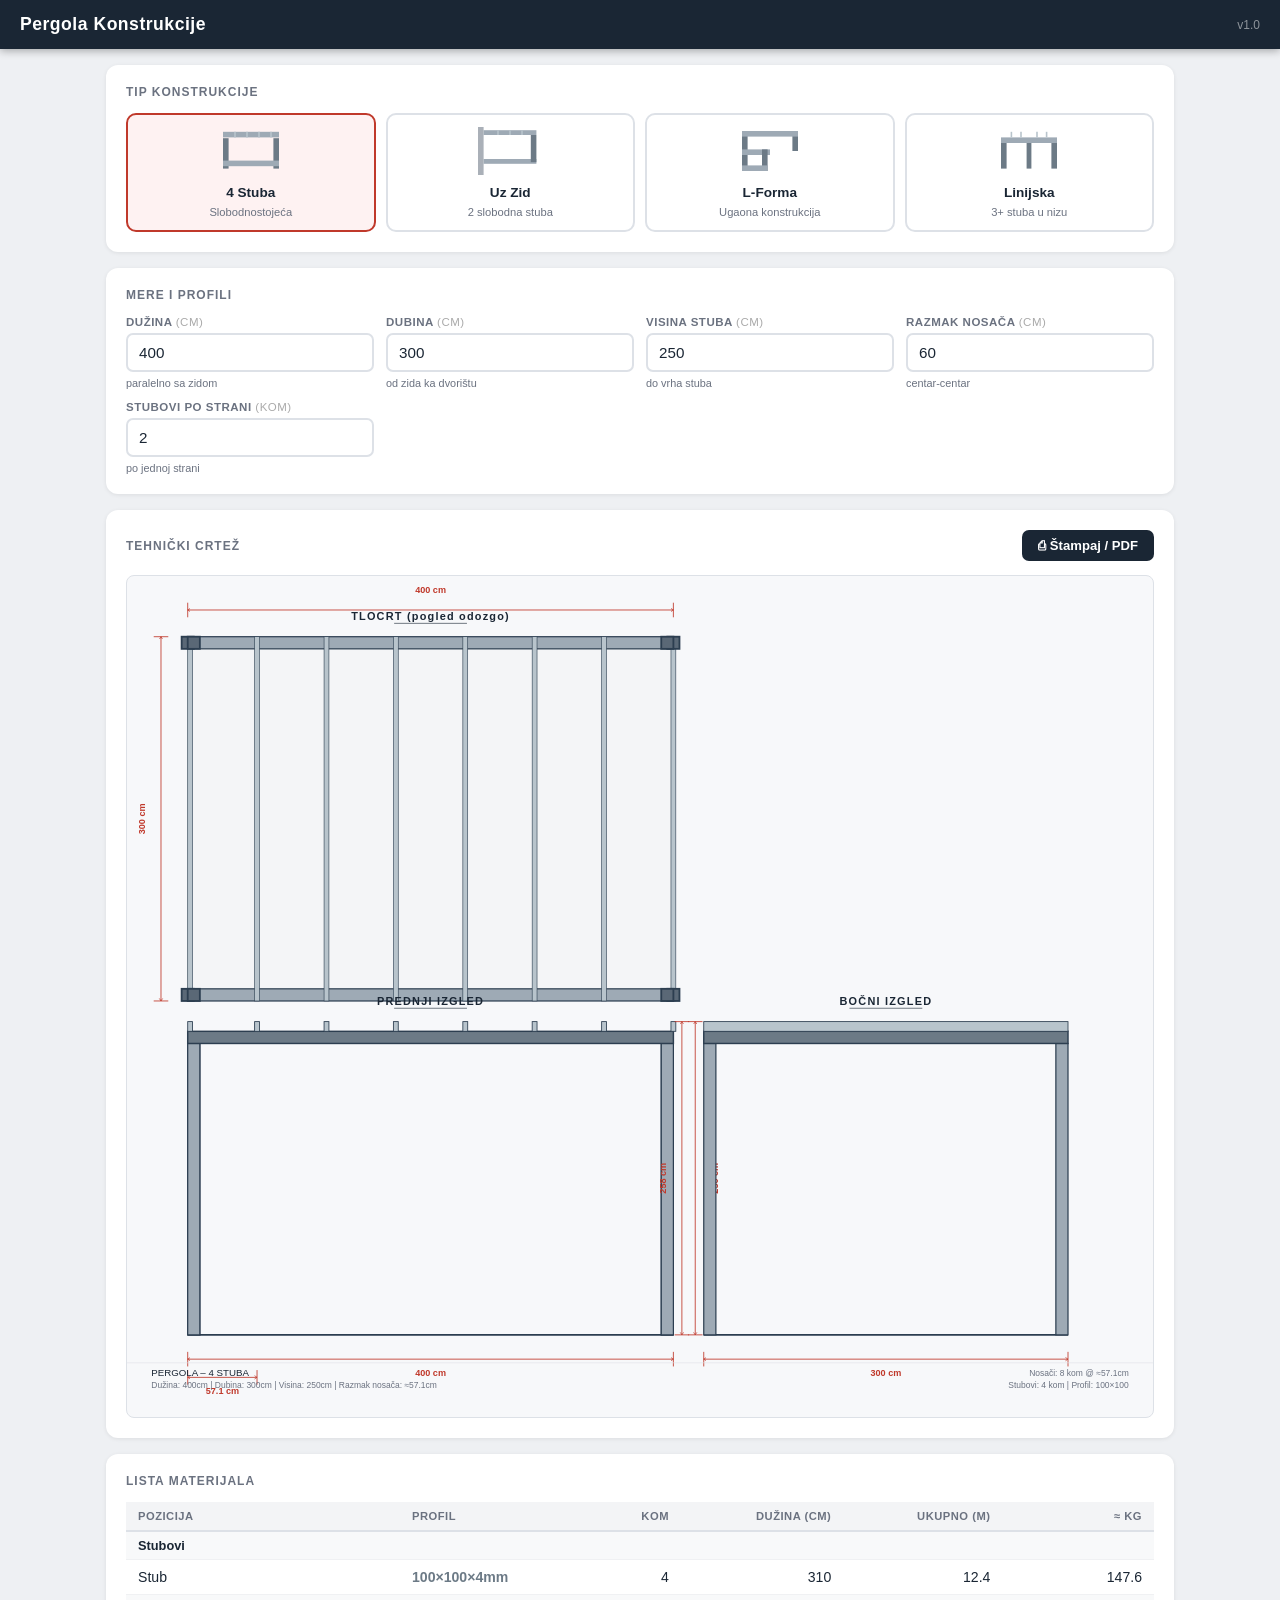
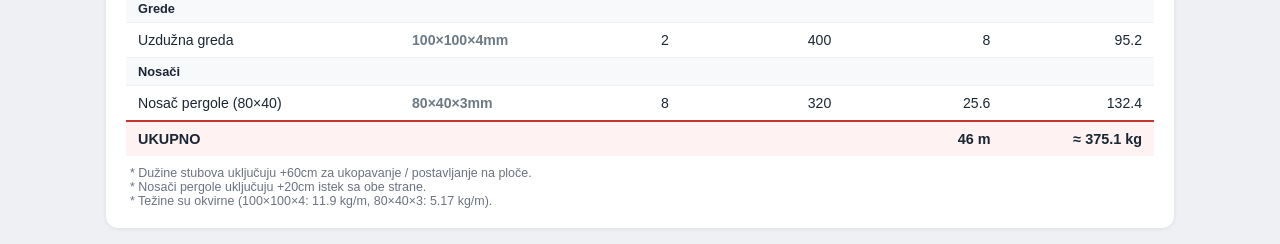
==== index.html @ 0a0b3245 "Add PWA app for metal pergola construction drawings - 4 construction types: freestanding (4 posts), " ====
<!DOCTYPE html>
<html lang="sr">
<head>
  <meta charset="UTF-8">
  <meta name="viewport" content="width=device-width, initial-scale=1.0, user-scalable=no">
  <title>Pergola Konstrukcije</title>
  <link rel="manifest" href="manifest.json">
  <link rel="stylesheet" href="style.css">
  <meta name="theme-color" content="#1a2634">
  <meta name="mobile-web-app-capable" content="yes">
  <meta name="apple-mobile-web-app-capable" content="yes">
  <meta name="apple-mobile-web-app-status-bar-style" content="black-translucent">
  <meta name="apple-mobile-web-app-title" content="Pergola">
  <link rel="apple-touch-icon" href="icon-192.png">
</head>
<body>
  <header class="app-header">
    <h1>Pergola Konstrukcije</h1>
    <span class="version">v1.0</span>
  </header>

  <main class="app-main">

    <!-- Tip konstrukcije -->
    <section class="card">
      <h2>Tip konstrukcije</h2>
      <div class="type-grid" id="type-selector">

        <label class="type-card">
          <input type="radio" name="type" value="4stuba" checked>
          <div class="type-icon">
            <svg viewBox="0 0 80 60" xmlns="http://www.w3.org/2000/svg">
              <rect x="5" y="14" width="7" height="38" fill="#6c7a86"/>
              <rect x="68" y="14" width="7" height="38" fill="#6c7a86"/>
              <rect x="5" y="42" width="70" height="7" fill="#9eaab5"/>
              <rect x="5" y="6" width="70" height="7" fill="#9eaab5"/>
              <line x1="20" y1="6" x2="20" y2="13" stroke="#b8c4cc" stroke-width="2"/>
              <line x1="35" y1="6" x2="35" y2="13" stroke="#b8c4cc" stroke-width="2"/>
              <line x1="50" y1="6" x2="50" y2="13" stroke="#b8c4cc" stroke-width="2"/>
              <line x1="65" y1="6" x2="65" y2="13" stroke="#b8c4cc" stroke-width="2"/>
            </svg>
          </div>
          <span>4 Stuba</span>
          <small>Slobodnostojeća</small>
        </label>

        <label class="type-card">
          <input type="radio" name="type" value="2stuba_zid">
          <div class="type-icon">
            <svg viewBox="0 0 80 60" xmlns="http://www.w3.org/2000/svg">
              <rect x="0" y="0" width="7" height="60" fill="#aab0b8"/>
              <rect x="7" y="4" width="66" height="6" fill="#9eaab5"/>
              <rect x="7" y="40" width="66" height="6" fill="#9eaab5"/>
              <rect x="66" y="10" width="7" height="34" fill="#6c7a86"/>
              <line x1="25" y1="4" x2="25" y2="10" stroke="#b8c4cc" stroke-width="2"/>
              <line x1="40" y1="4" x2="40" y2="10" stroke="#b8c4cc" stroke-width="2"/>
              <line x1="55" y1="4" x2="55" y2="10" stroke="#b8c4cc" stroke-width="2"/>
            </svg>
          </div>
          <span>Uz Zid</span>
          <small>2 slobodna stuba</small>
        </label>

        <label class="type-card">
          <input type="radio" name="type" value="L">
          <div class="type-icon">
            <svg viewBox="0 0 80 60" xmlns="http://www.w3.org/2000/svg">
              <rect x="5" y="5" width="7" height="50" fill="#6c7a86"/>
              <rect x="68" y="5" width="7" height="25" fill="#6c7a86"/>
              <rect x="5" y="5" width="70" height="7" fill="#9eaab5"/>
              <rect x="5" y="28" width="35" height="7" fill="#9eaab5"/>
              <rect x="30" y="28" width="7" height="27" fill="#6c7a86"/>
              <rect x="5" y="48" width="32" height="7" fill="#9eaab5"/>
            </svg>
          </div>
          <span>L-Forma</span>
          <small>Ugaona konstrukcija</small>
        </label>

        <label class="type-card">
          <input type="radio" name="type" value="linijska">
          <div class="type-icon">
            <svg viewBox="0 0 80 60" xmlns="http://www.w3.org/2000/svg">
              <rect x="5" y="20" width="7" height="32" fill="#6c7a86"/>
              <rect x="37" y="20" width="6" height="32" fill="#6c7a86"/>
              <rect x="68" y="20" width="7" height="32" fill="#6c7a86"/>
              <rect x="5" y="13" width="70" height="7" fill="#9eaab5"/>
              <line x1="18" y1="6" x2="18" y2="13" stroke="#b8c4cc" stroke-width="2"/>
              <line x1="30" y1="6" x2="30" y2="13" stroke="#b8c4cc" stroke-width="2"/>
              <line x1="50" y1="6" x2="50" y2="13" stroke="#b8c4cc" stroke-width="2"/>
              <line x1="62" y1="6" x2="62" y2="13" stroke="#b8c4cc" stroke-width="2"/>
            </svg>
          </div>
          <span>Linijska</span>
          <small>3+ stuba u nizu</small>
        </label>

      </div>
    </section>

    <!-- Mere -->
    <section class="card">
      <h2>Mere i profili</h2>
      <div class="form-grid" id="dims-form"></div>
    </section>

    <!-- Crtez -->
    <section class="card" id="output-section">
      <div class="section-header">
        <h2>Tehnički crtež</h2>
        <button id="print-btn" onclick="window.print()">⎙ Štampaj / PDF</button>
      </div>
      <div id="drawing-container"></div>
    </section>

    <!-- Materijal -->
    <section class="card" id="materials-section">
      <h2>Lista materijala</h2>
      <div id="materials-container"></div>
    </section>

  </main>

  <script src="app.js"></script>
  <script>
    if ('serviceWorker' in navigator) {
      navigator.serviceWorker.register('/sw.js');
    }
  </script>
</body>
</html>
---- style.css ----
*, *::before, *::after { box-sizing: border-box; margin: 0; padding: 0; }

:root {
  --primary: #1a2634;
  --accent: #c0392b;
  --steel: #6c7a86;
  --bg: #eef0f3;
  --card: #ffffff;
  --border: #dde1e7;
  --text: #1a2634;
  --muted: #6b7280;
}

body {
  font-family: -apple-system, BlinkMacSystemFont, 'Segoe UI', sans-serif;
  background: var(--bg);
  color: var(--text);
  min-height: 100vh;
}

.app-header {
  background: var(--primary);
  color: white;
  padding: 14px 20px;
  display: flex;
  align-items: center;
  gap: 12px;
  position: sticky;
  top: 0;
  z-index: 100;
  box-shadow: 0 2px 8px rgba(0,0,0,0.3);
}

.app-header h1 {
  font-size: 1.1rem;
  font-weight: 700;
  letter-spacing: 0.5px;
}

.version {
  font-size: 0.75rem;
  opacity: 0.5;
  margin-left: auto;
}

.app-main {
  max-width: 1100px;
  margin: 0 auto;
  padding: 16px;
  display: flex;
  flex-direction: column;
  gap: 16px;
}

.card {
  background: var(--card);
  border-radius: 12px;
  padding: 20px;
  box-shadow: 0 1px 4px rgba(0,0,0,0.08);
}

h2 {
  font-size: 0.75rem;
  font-weight: 700;
  text-transform: uppercase;
  letter-spacing: 1px;
  color: var(--muted);
  margin-bottom: 14px;
}

/* Type selector */
.type-grid {
  display: grid;
  grid-template-columns: repeat(2, 1fr);
  gap: 10px;
}

@media (min-width: 560px) {
  .type-grid { grid-template-columns: repeat(4, 1fr); }
}

.type-card {
  border: 2px solid var(--border);
  border-radius: 10px;
  padding: 12px 8px;
  cursor: pointer;
  display: flex;
  flex-direction: column;
  align-items: center;
  gap: 6px;
  transition: border-color 0.15s, background 0.15s;
  user-select: none;
}

.type-card:has(input:checked) {
  border-color: var(--accent);
  background: #fef2f2;
}

.type-card input { display: none; }

.type-icon svg {
  width: 64px;
  height: 48px;
}

.type-card span {
  font-size: 0.85rem;
  font-weight: 700;
  color: var(--text);
}

.type-card small {
  font-size: 0.7rem;
  color: var(--muted);
  text-align: center;
}

/* Form */
.form-grid {
  display: grid;
  grid-template-columns: repeat(2, 1fr);
  gap: 12px;
}

@media (min-width: 560px) {
  .form-grid { grid-template-columns: repeat(3, 1fr); }
}

@media (min-width: 800px) {
  .form-grid { grid-template-columns: repeat(4, 1fr); }
}

.form-group {
  display: flex;
  flex-direction: column;
  gap: 5px;
}

.form-group label {
  font-size: 0.72rem;
  font-weight: 600;
  color: var(--muted);
  text-transform: uppercase;
  letter-spacing: 0.5px;
}

.form-group input,
.form-group select {
  border: 2px solid var(--border);
  border-radius: 7px;
  padding: 9px 11px;
  font-size: 0.95rem;
  color: var(--text);
  background: white;
  transition: border-color 0.15s;
  width: 100%;
}

.form-group input:focus,
.form-group select:focus {
  outline: none;
  border-color: var(--accent);
}

.form-group .hint {
  font-size: 0.68rem;
  color: var(--muted);
}

/* Drawing section */
.section-header {
  display: flex;
  align-items: center;
  justify-content: space-between;
  margin-bottom: 14px;
}

.section-header h2 { margin-bottom: 0; }

#print-btn {
  background: var(--primary);
  color: white;
  border: none;
  border-radius: 7px;
  padding: 8px 16px;
  font-size: 0.82rem;
  font-weight: 600;
  cursor: pointer;
  transition: opacity 0.15s;
}

#print-btn:hover { opacity: 0.85; }

#drawing-container {
  width: 100%;
  overflow-x: auto;
  background: #f7f8fa;
  border-radius: 8px;
  border: 1px solid var(--border);
}

#drawing-container svg {
  display: block;
  width: 100%;
  height: auto;
}

/* Materials table */
.mat-table {
  width: 100%;
  border-collapse: collapse;
  font-size: 0.88rem;
}

.mat-table th {
  background: #f3f4f6;
  padding: 8px 12px;
  text-align: left;
  font-size: 0.7rem;
  font-weight: 700;
  text-transform: uppercase;
  letter-spacing: 0.5px;
  color: var(--muted);
  border-bottom: 2px solid var(--border);
}

.mat-table td {
  padding: 9px 12px;
  border-bottom: 1px solid #f0f1f3;
}

.mat-table tbody tr:last-child td { border-bottom: none; }

.mat-table .cat-row td {
  background: #f8f9fa;
  font-weight: 700;
  font-size: 0.8rem;
  color: var(--primary);
  padding: 6px 12px;
  border-top: 1px solid var(--border);
}

.mat-table .total-row td {
  background: #fef2f2;
  font-weight: 700;
  font-size: 0.9rem;
  border-top: 2px solid var(--accent);
}

.tag-steel { color: var(--steel); font-weight: 700; }
.tag-note { color: var(--muted); font-size: 0.78rem; }

/* Print */
@media print {
  .app-header,
  .card:not(#output-section),
  #print-btn,
  #materials-section {
    display: none !important;
  }

  #output-section {
    box-shadow: none;
    padding: 0;
    border-radius: 0;
  }

  body, .app-main {
    background: white;
    padding: 0;
    max-width: 100%;
  }

  #drawing-container {
    border: none;
    background: white;
  }

  #drawing-container svg {
    width: 100%;
  }
}
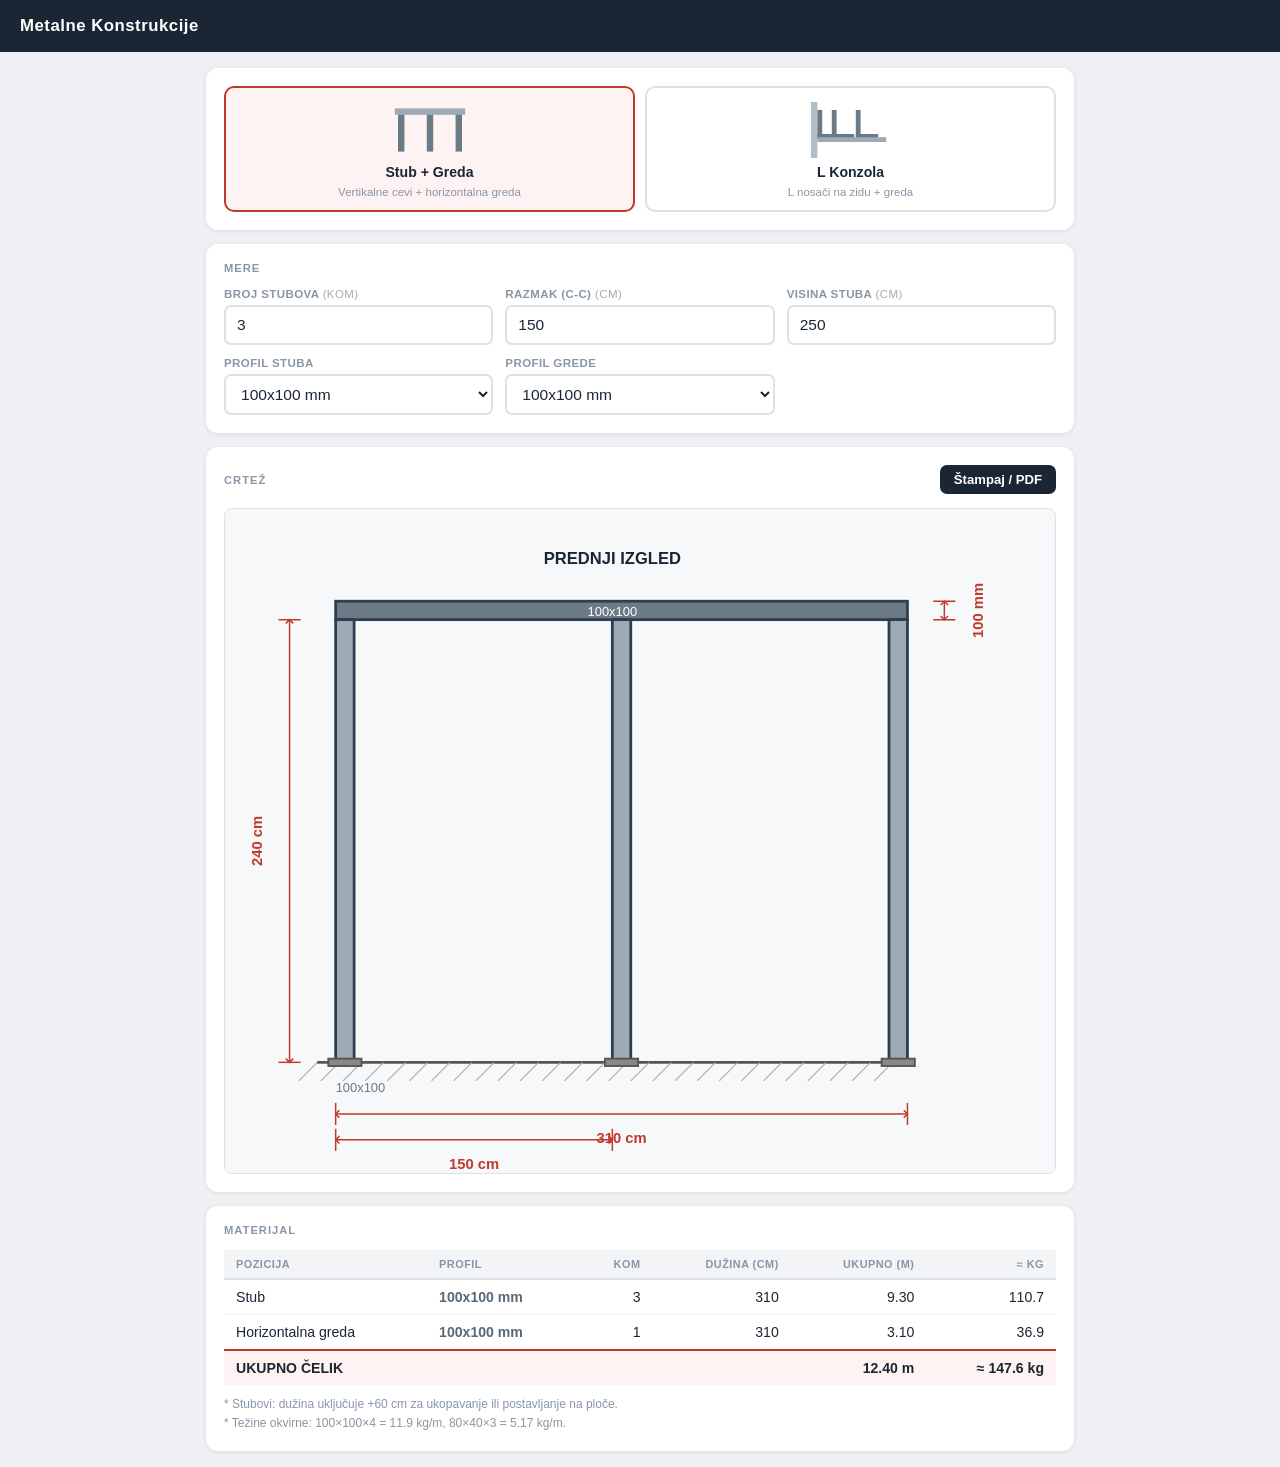
==== commit 9691783c: "Rebuild app: two focused construction types - Stub+Greda: N vertical pipes with top horizontal beam " ====
--- a/index.html
+++ b/index.html
@@ -2,130 +2,92 @@
 <html lang="sr">
 <head>
   <meta charset="UTF-8">
-  <meta name="viewport" content="width=device-width, initial-scale=1.0, user-scalable=no">
-  <title>Pergola Konstrukcije</title>
+  <meta name="viewport" content="width=device-width, initial-scale=1.0">
+  <title>Metalne Konstrukcije</title>
   <link rel="manifest" href="manifest.json">
   <link rel="stylesheet" href="style.css">
   <meta name="theme-color" content="#1a2634">
-  <meta name="mobile-web-app-capable" content="yes">
   <meta name="apple-mobile-web-app-capable" content="yes">
-  <meta name="apple-mobile-web-app-status-bar-style" content="black-translucent">
-  <meta name="apple-mobile-web-app-title" content="Pergola">
-  <link rel="apple-touch-icon" href="icon-192.png">
+  <meta name="apple-mobile-web-app-title" content="Konstrukcije">
 </head>
 <body>
-  <header class="app-header">
-    <h1>Pergola Konstrukcije</h1>
-    <span class="version">v1.0</span>
+
+  <header>
+    <h1>Metalne Konstrukcije</h1>
   </header>
 
-  <main class="app-main">
+  <main>
 
-    <!-- Tip konstrukcije -->
+    <!-- Tip -->
     <section class="card">
-      <h2>Tip konstrukcije</h2>
-      <div class="type-grid" id="type-selector">
+      <div class="type-row">
 
-        <label class="type-card">
-          <input type="radio" name="type" value="4stuba" checked>
-          <div class="type-icon">
-            <svg viewBox="0 0 80 60" xmlns="http://www.w3.org/2000/svg">
-              <rect x="5" y="14" width="7" height="38" fill="#6c7a86"/>
-              <rect x="68" y="14" width="7" height="38" fill="#6c7a86"/>
-              <rect x="5" y="42" width="70" height="7" fill="#9eaab5"/>
-              <rect x="5" y="6" width="70" height="7" fill="#9eaab5"/>
-              <line x1="20" y1="6" x2="20" y2="13" stroke="#b8c4cc" stroke-width="2"/>
-              <line x1="35" y1="6" x2="35" y2="13" stroke="#b8c4cc" stroke-width="2"/>
-              <line x1="50" y1="6" x2="50" y2="13" stroke="#b8c4cc" stroke-width="2"/>
-              <line x1="65" y1="6" x2="65" y2="13" stroke="#b8c4cc" stroke-width="2"/>
+        <label class="type-btn">
+          <input type="radio" name="tip" value="stub" checked>
+          <div class="type-inner">
+            <svg viewBox="0 0 100 70">
+              <rect x="10" y="12" width="8" height="50" fill="#6c7a86"/>
+              <rect x="46" y="12" width="8" height="50" fill="#6c7a86"/>
+              <rect x="82" y="12" width="8" height="50" fill="#6c7a86"/>
+              <rect x="6"  y="8"  width="88" height="8"  fill="#9eaab5"/>
             </svg>
+            <span>Stub + Greda</span>
+            <small>Vertikalne cevi + horizontalna greda</small>
           </div>
-          <span>4 Stuba</span>
-          <small>Slobodnostojeća</small>
         </label>
 
-        <label class="type-card">
-          <input type="radio" name="type" value="2stuba_zid">
-          <div class="type-icon">
-            <svg viewBox="0 0 80 60" xmlns="http://www.w3.org/2000/svg">
-              <rect x="0" y="0" width="7" height="60" fill="#aab0b8"/>
-              <rect x="7" y="4" width="66" height="6" fill="#9eaab5"/>
-              <rect x="7" y="40" width="66" height="6" fill="#9eaab5"/>
-              <rect x="66" y="10" width="7" height="34" fill="#6c7a86"/>
-              <line x1="25" y1="4" x2="25" y2="10" stroke="#b8c4cc" stroke-width="2"/>
-              <line x1="40" y1="4" x2="40" y2="10" stroke="#b8c4cc" stroke-width="2"/>
-              <line x1="55" y1="4" x2="55" y2="10" stroke="#b8c4cc" stroke-width="2"/>
+        <label class="type-btn">
+          <input type="radio" name="tip" value="lkonzola">
+          <div class="type-inner">
+            <svg viewBox="0 0 100 70">
+              <!-- wall -->
+              <rect x="0" y="0" width="8" height="70" fill="#b0bec5"/>
+              <!-- 3 L brackets -->
+              <g fill="#6c7a86">
+                <rect x="8" y="10" width="6" height="35"/>
+                <rect x="8" y="40" width="28" height="6"/>
+                <rect x="26" y="10" width="6" height="35"/>
+                <rect x="26" y="40" width="28" height="6"/>
+                <rect x="56" y="10" width="6" height="35"/> <!-- wait this doesn't look right -->
+                <rect x="56" y="40" width="28" height="6"/>
+              </g>
+              <!-- top beam -->
+              <rect x="8" y="44" width="86" height="6" fill="#9eaab5"/>
             </svg>
+            <span>L Konzola</span>
+            <small>L nosači na zidu + greda</small>
           </div>
-          <span>Uz Zid</span>
-          <small>2 slobodna stuba</small>
-        </label>
-
-        <label class="type-card">
-          <input type="radio" name="type" value="L">
-          <div class="type-icon">
-            <svg viewBox="0 0 80 60" xmlns="http://www.w3.org/2000/svg">
-              <rect x="5" y="5" width="7" height="50" fill="#6c7a86"/>
-              <rect x="68" y="5" width="7" height="25" fill="#6c7a86"/>
-              <rect x="5" y="5" width="70" height="7" fill="#9eaab5"/>
-              <rect x="5" y="28" width="35" height="7" fill="#9eaab5"/>
-              <rect x="30" y="28" width="7" height="27" fill="#6c7a86"/>
-              <rect x="5" y="48" width="32" height="7" fill="#9eaab5"/>
-            </svg>
-          </div>
-          <span>L-Forma</span>
-          <small>Ugaona konstrukcija</small>
-        </label>
-
-        <label class="type-card">
-          <input type="radio" name="type" value="linijska">
-          <div class="type-icon">
-            <svg viewBox="0 0 80 60" xmlns="http://www.w3.org/2000/svg">
-              <rect x="5" y="20" width="7" height="32" fill="#6c7a86"/>
-              <rect x="37" y="20" width="6" height="32" fill="#6c7a86"/>
-              <rect x="68" y="20" width="7" height="32" fill="#6c7a86"/>
-              <rect x="5" y="13" width="70" height="7" fill="#9eaab5"/>
-              <line x1="18" y1="6" x2="18" y2="13" stroke="#b8c4cc" stroke-width="2"/>
-              <line x1="30" y1="6" x2="30" y2="13" stroke="#b8c4cc" stroke-width="2"/>
-              <line x1="50" y1="6" x2="50" y2="13" stroke="#b8c4cc" stroke-width="2"/>
-              <line x1="62" y1="6" x2="62" y2="13" stroke="#b8c4cc" stroke-width="2"/>
-            </svg>
-          </div>
-          <span>Linijska</span>
-          <small>3+ stuba u nizu</small>
         </label>
 
       </div>
     </section>
 
-    <!-- Mere -->
+    <!-- Forma -->
     <section class="card">
-      <h2>Mere i profili</h2>
-      <div class="form-grid" id="dims-form"></div>
+      <h2>Mere</h2>
+      <div id="forma"></div>
     </section>
 
     <!-- Crtez -->
-    <section class="card" id="output-section">
-      <div class="section-header">
-        <h2>Tehnički crtež</h2>
-        <button id="print-btn" onclick="window.print()">⎙ Štampaj / PDF</button>
+    <section class="card">
+      <div class="card-header">
+        <h2>Crtež</h2>
+        <button onclick="window.print()">Štampaj / PDF</button>
       </div>
-      <div id="drawing-container"></div>
+      <div id="crtez"></div>
     </section>
 
     <!-- Materijal -->
-    <section class="card" id="materials-section">
-      <h2>Lista materijala</h2>
-      <div id="materials-container"></div>
+    <section class="card">
+      <h2>Materijal</h2>
+      <div id="materijal"></div>
     </section>
 
   </main>
 
   <script src="app.js"></script>
   <script>
-    if ('serviceWorker' in navigator) {
-      navigator.serviceWorker.register('/sw.js');
-    }
+    if ('serviceWorker' in navigator) navigator.serviceWorker.register('/sw.js');
   </script>
 </body>
 </html>
--- a/style.css
+++ b/style.css
@@ -1,283 +1,212 @@
 *, *::before, *::after { box-sizing: border-box; margin: 0; padding: 0; }
-
-:root {
-  --primary: #1a2634;
-  --accent: #c0392b;
-  --steel: #6c7a86;
-  --bg: #eef0f3;
-  --card: #ffffff;
-  --border: #dde1e7;
-  --text: #1a2634;
-  --muted: #6b7280;
-}
 
 body {
   font-family: -apple-system, BlinkMacSystemFont, 'Segoe UI', sans-serif;
-  background: var(--bg);
-  color: var(--text);
-  min-height: 100vh;
-}
-
-.app-header {
-  background: var(--primary);
+  background: #eef0f3;
+  color: #1a2634;
+}
+
+header {
+  background: #1a2634;
   color: white;
-  padding: 14px 20px;
-  display: flex;
-  align-items: center;
-  gap: 12px;
+  padding: 16px 20px;
   position: sticky;
   top: 0;
-  z-index: 100;
-  box-shadow: 0 2px 8px rgba(0,0,0,0.3);
-}
-
-.app-header h1 {
-  font-size: 1.1rem;
+  z-index: 10;
+}
+
+header h1 {
+  font-size: 1.05rem;
   font-weight: 700;
   letter-spacing: 0.5px;
 }
 
-.version {
-  font-size: 0.75rem;
-  opacity: 0.5;
-  margin-left: auto;
-}
-
-.app-main {
-  max-width: 1100px;
+main {
+  max-width: 900px;
   margin: 0 auto;
   padding: 16px;
   display: flex;
   flex-direction: column;
-  gap: 16px;
+  gap: 14px;
 }
 
 .card {
-  background: var(--card);
+  background: #fff;
   border-radius: 12px;
-  padding: 20px;
-  box-shadow: 0 1px 4px rgba(0,0,0,0.08);
+  padding: 18px;
+  box-shadow: 0 1px 4px rgba(0,0,0,0.09);
 }
 
 h2 {
-  font-size: 0.75rem;
+  font-size: 0.7rem;
   font-weight: 700;
   text-transform: uppercase;
   letter-spacing: 1px;
-  color: var(--muted);
+  color: #8896a5;
   margin-bottom: 14px;
 }
 
+.card-header {
+  display: flex;
+  align-items: center;
+  justify-content: space-between;
+  margin-bottom: 14px;
+}
+.card-header h2 { margin-bottom: 0; }
+.card-header button {
+  background: #1a2634;
+  color: white;
+  border: none;
+  border-radius: 7px;
+  padding: 7px 14px;
+  font-size: 0.82rem;
+  font-weight: 600;
+  cursor: pointer;
+}
+
 /* Type selector */
-.type-grid {
+.type-row {
   display: grid;
-  grid-template-columns: repeat(2, 1fr);
+  grid-template-columns: 1fr 1fr;
   gap: 10px;
 }
 
-@media (min-width: 560px) {
-  .type-grid { grid-template-columns: repeat(4, 1fr); }
-}
-
-.type-card {
-  border: 2px solid var(--border);
+.type-btn input { display: none; }
+
+.type-inner {
+  border: 2px solid #dde1e7;
   border-radius: 10px;
-  padding: 12px 8px;
+  padding: 14px 10px 12px;
   cursor: pointer;
   display: flex;
   flex-direction: column;
   align-items: center;
   gap: 6px;
   transition: border-color 0.15s, background 0.15s;
-  user-select: none;
-}
-
-.type-card:has(input:checked) {
-  border-color: var(--accent);
-  background: #fef2f2;
-}
-
-.type-card input { display: none; }
-
-.type-icon svg {
-  width: 64px;
-  height: 48px;
-}
-
-.type-card span {
-  font-size: 0.85rem;
-  font-weight: 700;
-  color: var(--text);
-}
-
-.type-card small {
-  font-size: 0.7rem;
-  color: var(--muted);
+}
+
+.type-btn input:checked + .type-inner {
+  border-color: #c0392b;
+  background: #fdf3f2;
+}
+
+.type-inner svg {
+  width: 80px;
+  height: 56px;
+}
+
+.type-inner span {
+  font-size: 0.88rem;
+  font-weight: 700;
+  color: #1a2634;
+}
+
+.type-inner small {
+  font-size: 0.72rem;
+  color: #8896a5;
   text-align: center;
 }
 
 /* Form */
-.form-grid {
+.polja {
   display: grid;
   grid-template-columns: repeat(2, 1fr);
   gap: 12px;
 }
 
-@media (min-width: 560px) {
-  .form-grid { grid-template-columns: repeat(3, 1fr); }
-}
-
-@media (min-width: 800px) {
-  .form-grid { grid-template-columns: repeat(4, 1fr); }
-}
-
-.form-group {
+@media (min-width: 500px) {
+  .polja { grid-template-columns: repeat(3, 1fr); }
+}
+
+.polje {
   display: flex;
   flex-direction: column;
   gap: 5px;
 }
 
-.form-group label {
+.polje label {
   font-size: 0.72rem;
   font-weight: 600;
-  color: var(--muted);
+  color: #8896a5;
   text-transform: uppercase;
-  letter-spacing: 0.5px;
-}
-
-.form-group input,
-.form-group select {
-  border: 2px solid var(--border);
+  letter-spacing: 0.4px;
+}
+
+.polje input, .polje select {
+  border: 2px solid #dde1e7;
   border-radius: 7px;
   padding: 9px 11px;
-  font-size: 0.95rem;
-  color: var(--text);
+  font-size: 0.97rem;
+  color: #1a2634;
   background: white;
   transition: border-color 0.15s;
   width: 100%;
 }
 
-.form-group input:focus,
-.form-group select:focus {
+.polje input:focus, .polje select:focus {
   outline: none;
-  border-color: var(--accent);
-}
-
-.form-group .hint {
-  font-size: 0.68rem;
-  color: var(--muted);
-}
-
-/* Drawing section */
-.section-header {
-  display: flex;
-  align-items: center;
-  justify-content: space-between;
-  margin-bottom: 14px;
-}
-
-.section-header h2 { margin-bottom: 0; }
-
-#print-btn {
-  background: var(--primary);
-  color: white;
-  border: none;
-  border-radius: 7px;
-  padding: 8px 16px;
-  font-size: 0.82rem;
-  font-weight: 600;
-  cursor: pointer;
-  transition: opacity 0.15s;
-}
-
-#print-btn:hover { opacity: 0.85; }
-
-#drawing-container {
-  width: 100%;
+  border-color: #c0392b;
+}
+
+/* Drawing */
+#crtez {
   overflow-x: auto;
   background: #f7f8fa;
   border-radius: 8px;
-  border: 1px solid var(--border);
-}
-
-#drawing-container svg {
+  border: 1px solid #dde1e7;
+}
+
+#crtez svg {
   display: block;
   width: 100%;
   height: auto;
 }
 
-/* Materials table */
-.mat-table {
+/* Materials */
+.mat {
   width: 100%;
   border-collapse: collapse;
   font-size: 0.88rem;
 }
 
-.mat-table th {
+.mat th {
   background: #f3f4f6;
   padding: 8px 12px;
   text-align: left;
-  font-size: 0.7rem;
+  font-size: 0.68rem;
   font-weight: 700;
   text-transform: uppercase;
   letter-spacing: 0.5px;
-  color: var(--muted);
-  border-bottom: 2px solid var(--border);
-}
-
-.mat-table td {
+  color: #8896a5;
+  border-bottom: 2px solid #dde1e7;
+}
+
+.mat td {
   padding: 9px 12px;
-  border-bottom: 1px solid #f0f1f3;
-}
-
-.mat-table tbody tr:last-child td { border-bottom: none; }
-
-.mat-table .cat-row td {
-  background: #f8f9fa;
-  font-weight: 700;
-  font-size: 0.8rem;
-  color: var(--primary);
-  padding: 6px 12px;
-  border-top: 1px solid var(--border);
-}
-
-.mat-table .total-row td {
-  background: #fef2f2;
-  font-weight: 700;
-  font-size: 0.9rem;
-  border-top: 2px solid var(--accent);
-}
-
-.tag-steel { color: var(--steel); font-weight: 700; }
-.tag-note { color: var(--muted); font-size: 0.78rem; }
+  border-bottom: 1px solid #f0f1f4;
+}
+
+.mat tbody tr:last-child td { border-bottom: none; }
+
+.mat .total td {
+  background: #fdf3f2;
+  font-weight: 700;
+  border-top: 2px solid #c0392b;
+  border-bottom: none;
+}
+
+.napomena {
+  margin-top: 10px;
+  font-size: 0.75rem;
+  color: #8896a5;
+  line-height: 1.6;
+}
 
 /* Print */
 @media print {
-  .app-header,
-  .card:not(#output-section),
-  #print-btn,
-  #materials-section {
-    display: none !important;
-  }
-
-  #output-section {
-    box-shadow: none;
-    padding: 0;
-    border-radius: 0;
-  }
-
-  body, .app-main {
-    background: white;
-    padding: 0;
-    max-width: 100%;
-  }
-
-  #drawing-container {
-    border: none;
-    background: white;
-  }
-
-  #drawing-container svg {
-    width: 100%;
-  }
-}
+  header, .type-row, #forma, #materijal, .card:not(:has(#crtez)) { display: none !important; }
+  .card-header button { display: none !important; }
+  body, main { background: white; padding: 0; max-width: 100%; }
+  #crtez { border: none; background: white; }
+  #crtez svg { width: 100%; }
+}
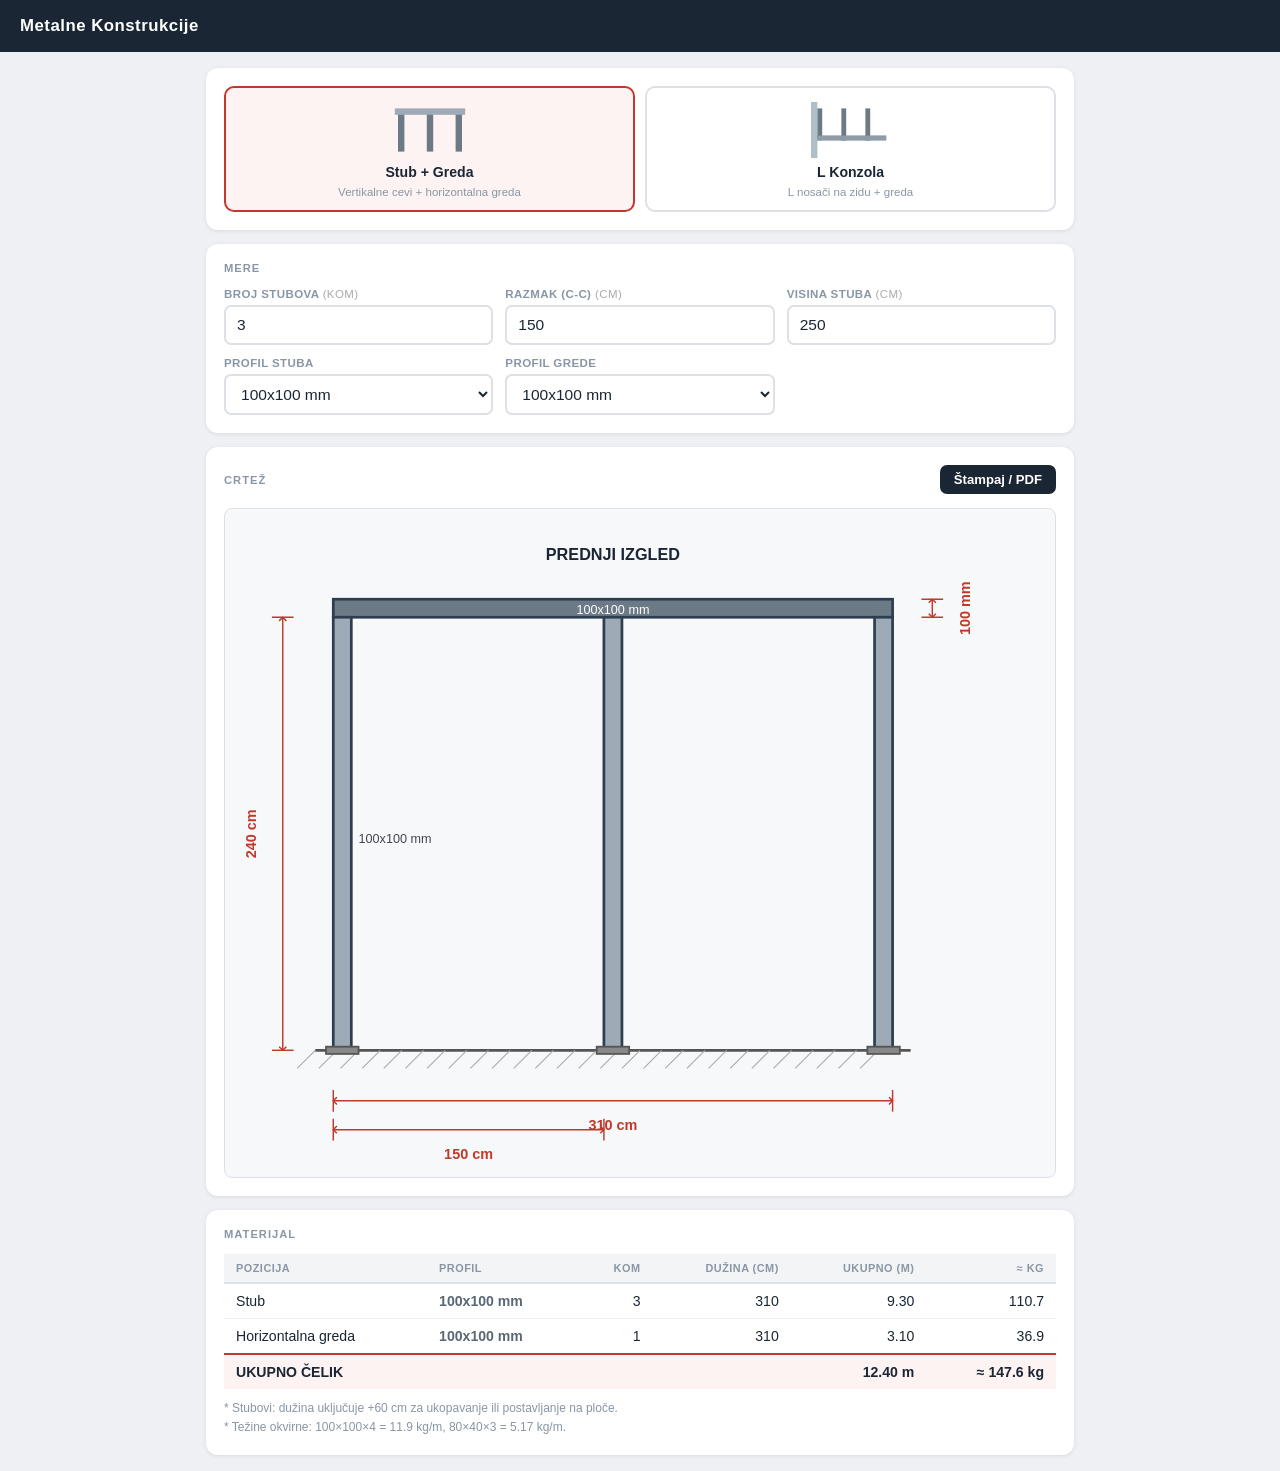
==== commit f73d1004: "Rebuild: two focused construction types - Stub+Greda and L Konzola" ====
--- a/index.html
+++ b/index.html
@@ -40,19 +40,14 @@
           <input type="radio" name="tip" value="lkonzola">
           <div class="type-inner">
             <svg viewBox="0 0 100 70">
-              <!-- wall -->
               <rect x="0" y="0" width="8" height="70" fill="#b0bec5"/>
-              <!-- 3 L brackets -->
-              <g fill="#6c7a86">
-                <rect x="8" y="10" width="6" height="35"/>
-                <rect x="8" y="40" width="28" height="6"/>
-                <rect x="26" y="10" width="6" height="35"/>
-                <rect x="26" y="40" width="28" height="6"/>
-                <rect x="56" y="10" width="6" height="35"/> <!-- wait this doesn't look right -->
-                <rect x="56" y="40" width="28" height="6"/>
-              </g>
-              <!-- top beam -->
-              <rect x="8" y="44" width="86" height="6" fill="#9eaab5"/>
+              <rect x="8" y="8"  width="6" height="40" fill="#6c7a86"/>
+              <rect x="8" y="42" width="35" height="6" fill="#6c7a86"/>
+              <rect x="38" y="8" width="6" height="40" fill="#6c7a86"/>
+              <rect x="38" y="42" width="35" height="6" fill="#6c7a86"/>
+              <rect x="68" y="8" width="6" height="40" fill="#6c7a86"/>
+              <rect x="68" y="42" width="26" height="6" fill="#6c7a86"/>
+              <rect x="8" y="42" width="86" height="6" fill="#9eaab5" opacity="0.7"/>
             </svg>
             <span>L Konzola</span>
             <small>L nosači na zidu + greda</small>
--- a/style.css
+++ b/style.css
@@ -64,7 +64,6 @@
   cursor: pointer;
 }
 
-/* Type selector */
 .type-row {
   display: grid;
   grid-template-columns: 1fr 1fr;
@@ -107,7 +106,6 @@
   text-align: center;
 }
 
-/* Form */
 .polja {
   display: grid;
   grid-template-columns: repeat(2, 1fr);
@@ -148,7 +146,6 @@
   border-color: #c0392b;
 }
 
-/* Drawing */
 #crtez {
   overflow-x: auto;
   background: #f7f8fa;
@@ -162,7 +159,6 @@
   height: auto;
 }
 
-/* Materials */
 .mat {
   width: 100%;
   border-collapse: collapse;
@@ -202,7 +198,6 @@
   line-height: 1.6;
 }
 
-/* Print */
 @media print {
   header, .type-row, #forma, #materijal, .card:not(:has(#crtez)) { display: none !important; }
   .card-header button { display: none !important; }
